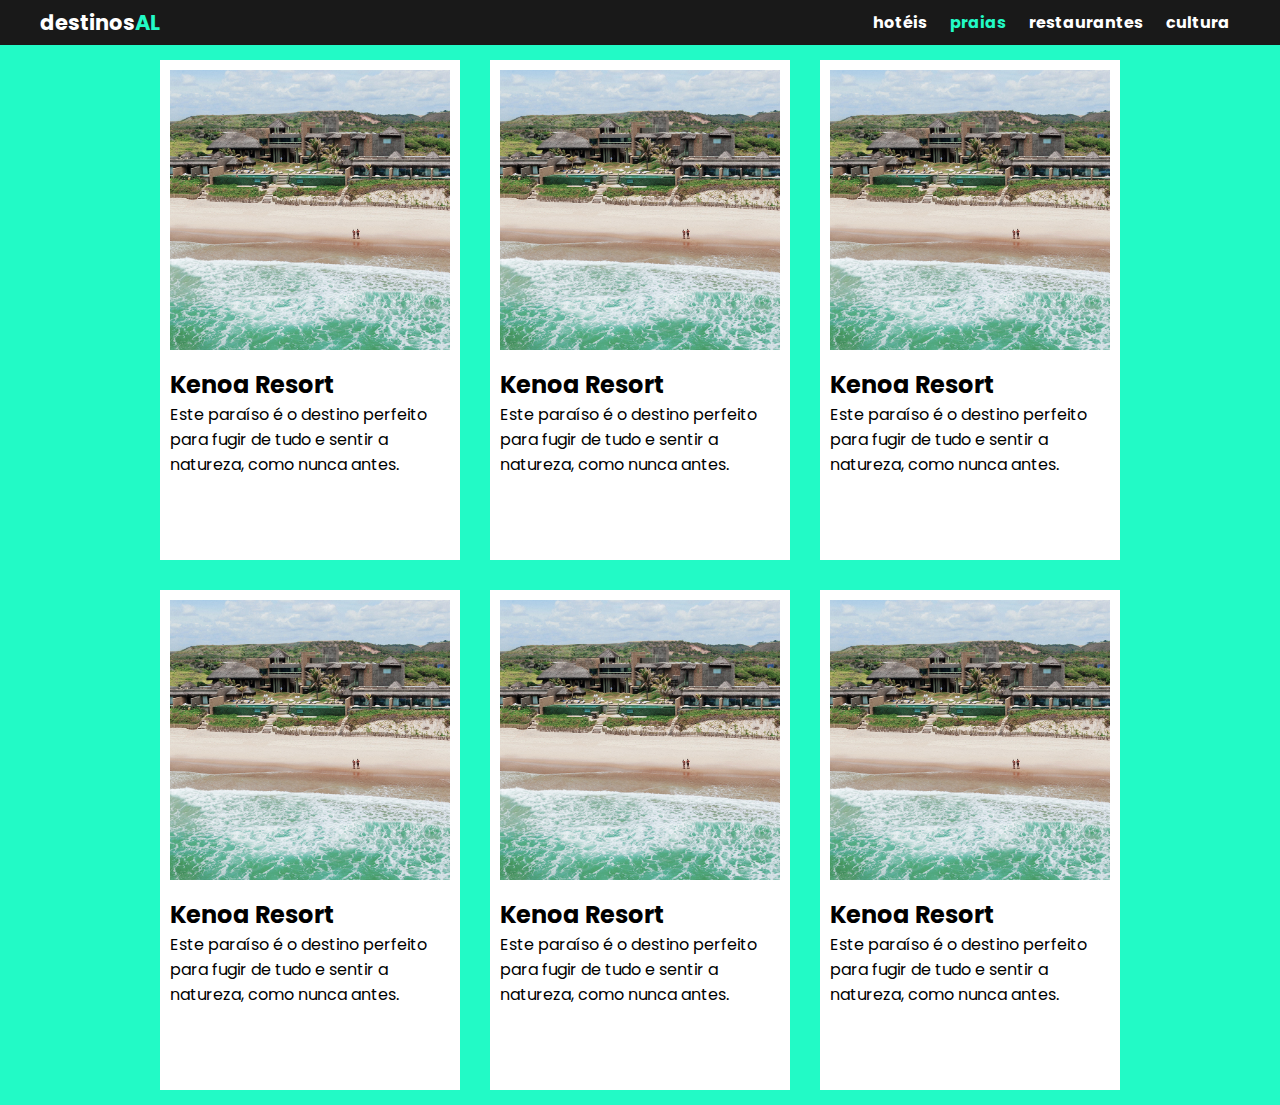
==== beaches.html @ 8b00234c "2nd Commit" ====
<!DOCTYPE html>
<html lang="pt-BR">
<head>
  <meta charset="UTF-8">
  <meta name="viewport" content="width=device-width, initial-scale=1.0">
  <title>Praias</title>

  <link rel="stylesheet" href="./stylesheets/style-beaches.css" />

    <link rel="preconnect" href="https://fonts.googleapis.com" />
    <link rel="preconnect" href="https://fonts.gstatic.com" crossorigin />
    <link href="https://fonts.googleapis.com/css2?family=Poppins:wght@400;500;700;900&display=swap" rel="stylesheet">
    <link rel="shortcut icon" href="./assets/favicon-dark.png" type="image/x-icon">
</head>
<body>

  <!-- Navbar do site -->

  <header>
    <div id="title">
      <a class="logo" href="./index.html">destinos<span>AL</span></a>
    </div>
                                                                  
    <ul class="grid">
      <li><a href="./hotels.html">hotéis</a></li>
      <li><a id="beaches" href="#">praias</a></li>
      <li><a href="./restaurants.html">restaurantes</a></li>
      <li><a href="./culture.html">cultura</a></li>
    </ul>
  </header>

  <!-- Conteúdo Principal -->

  <main class="beaches-cards">
    <div class="card">
      <img class="image-card" src="./assets/hotels/kenoa.jpg" alt="Resort Kenoa">
      <div class="content">
        <h2>Kenoa Resort</h2>
        <p>
          Este paraíso é o destino perfeito para fugir de tudo e sentir a natureza, como nunca antes.
        </p>
      </div>
    </div>

    <div class="card">
      <img class="image-card" src="./assets/hotels/kenoa.jpg" alt="Resort Kenoa">
      <div class="content">
        <h2>Kenoa Resort</h2>
        <p>
          Este paraíso é o destino perfeito para fugir de tudo e sentir a natureza, como nunca antes.
        </p>
      </div>
    </div>

    <div class="card">
      <img class="image-card" src="./assets/hotels/kenoa.jpg" alt="Resort Kenoa">
      <div class="content">
        <h2>Kenoa Resort</h2>
        <p>
          Este paraíso é o destino perfeito para fugir de tudo e sentir a natureza, como nunca antes.
        </p>
      </div>
    </div>

    <div class="card">
      <img class="image-card" src="./assets/hotels/kenoa.jpg" alt="Resort Kenoa">
      <div class="content">
        <h2>Kenoa Resort</h2>
        <p>
          Este paraíso é o destino perfeito para fugir de tudo e sentir a natureza, como nunca antes.
        </p>
      </div>
    </div>

    <div class="card">
      <img class="image-card" src="./assets/hotels/kenoa.jpg" alt="Resort Kenoa">
      <div class="content">
        <h2>Kenoa Resort</h2>
        <p>
          Este paraíso é o destino perfeito para fugir de tudo e sentir a natureza, como nunca antes.
        </p>
      </div>
    </div>

    <div class="card">
      <img class="image-card" src="./assets/hotels/kenoa.jpg" alt="Resort Kenoa">
      <div class="content">
        <h2>Kenoa Resort</h2>
        <p>
          Este paraíso é o destino perfeito para fugir de tudo e sentir a natureza, como nunca antes.
        </p>
      </div>
    </div>
    
  </main>
</body>
</html>
---- stylesheets/style-beaches.css ----
* {
  border: 0;
  padding: 0;
  margin: 0;
}


header {
  background-color: #191919;
  display: flex;
  flex-direction: row;
  align-items: center;
  justify-content: space-between;
}

body {
  background-color: #22FAC6;
  font-family: 'Poppins', sans-serif;
}

#title {
  padding-left: 40px;
}

.logo {
  font: 700 1.31rem 'Poppins', sans-serif;
  color: #fff;
  text-decoration: none;
}

.logo span {
  color: #22FAC6;
}


ul {
  list-style: none;
  font-weight: 700;
  padding-right: 40px;
  
}

ul li {
  display: inline-block;
  margin: 10px;
}

ul li a {
  color: #fff;
  text-decoration: none;
}

ul li a:hover{
  color: #22FAC6;
  transition: 0.3 all;
}

a#beaches {
  color: #22FAC6;
}



.beaches-cards {
  display: flex;
  margin-left: 40px;
  margin-right: 40px;
  max-width: auto;
  flex-wrap: wrap;
  justify-content: center;
}

.card {
  width: 300px;
  height: 500px;
  background: white;
  margin: 15px;
  position: relative;
}

.image-card {
  width: 280px;
  height: 280px;
  object-fit: cover;
  padding: 10px;
}

.content {
  padding: 0 10px;
}

h2 {
  font-size: 1.5rem;
}
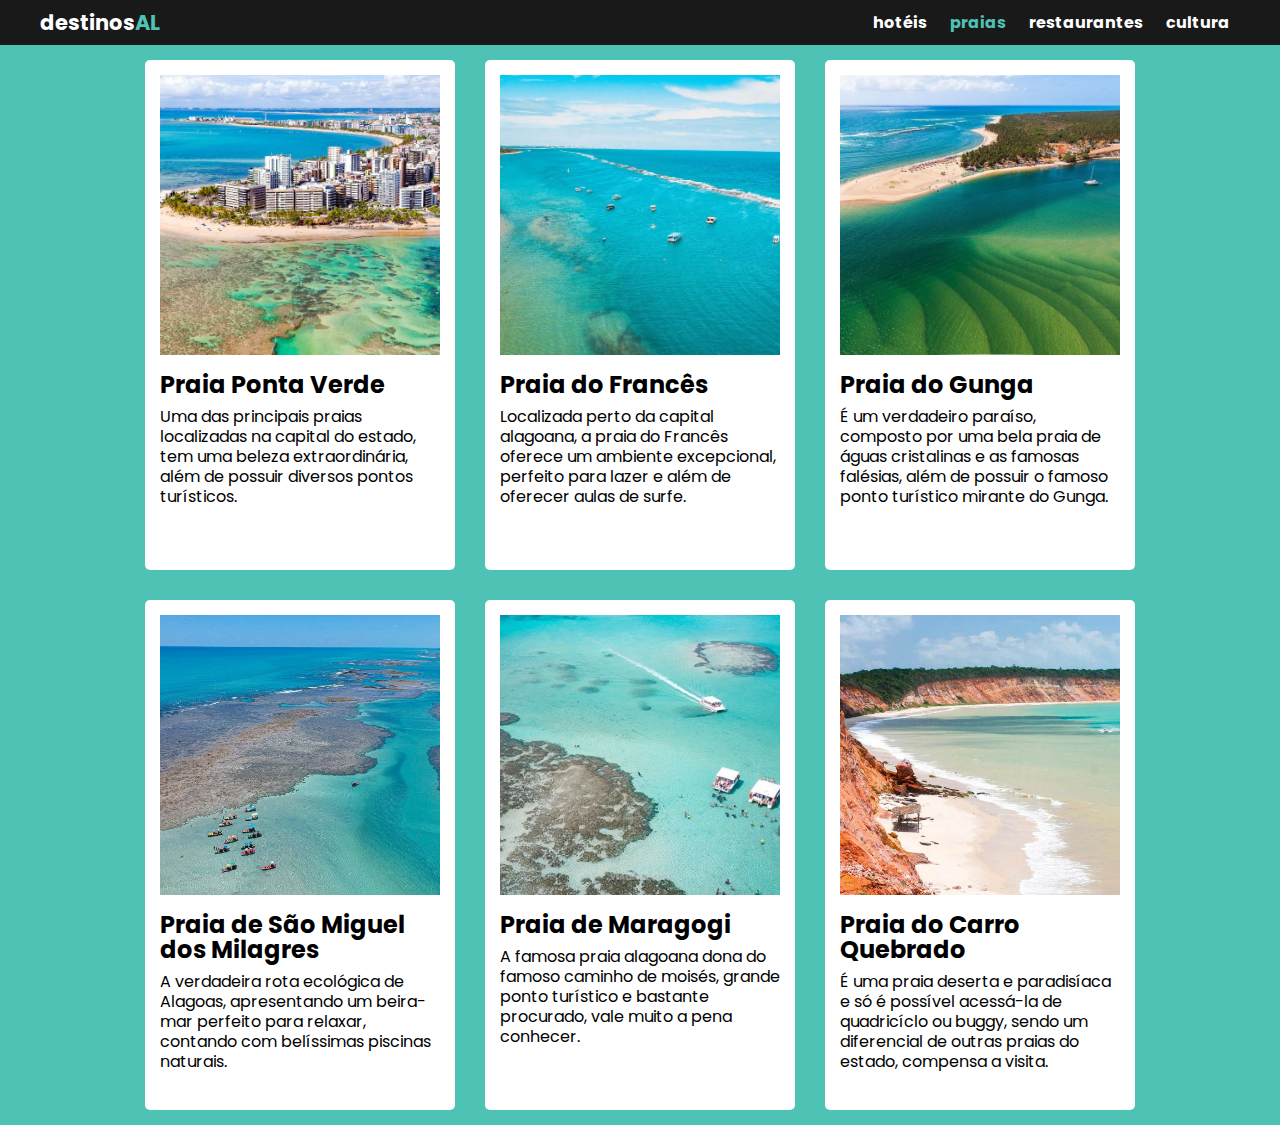
==== commit f549de0b: "new files added" ====
--- a/beaches.html
+++ b/beaches.html
@@ -1,97 +1,102 @@
-<!DOCTYPE html>
-<html lang="pt-BR">
-<head>
-  <meta charset="UTF-8">
-  <meta name="viewport" content="width=device-width, initial-scale=1.0">
-  <title>Praias</title>
-
-  <link rel="stylesheet" href="./stylesheets/style-beaches.css" />
-
-    <link rel="preconnect" href="https://fonts.googleapis.com" />
-    <link rel="preconnect" href="https://fonts.gstatic.com" crossorigin />
-    <link href="https://fonts.googleapis.com/css2?family=Poppins:wght@400;500;700;900&display=swap" rel="stylesheet">
-    <link rel="shortcut icon" href="./assets/favicon-dark.png" type="image/x-icon">
-</head>
-<body>
-
-  <!-- Navbar do site -->
-
-  <header>
-    <div id="title">
-      <a class="logo" href="./index.html">destinos<span>AL</span></a>
-    </div>
-                                                                  
-    <ul class="grid">
-      <li><a href="./hotels.html">hotéis</a></li>
-      <li><a id="beaches" href="#">praias</a></li>
-      <li><a href="./restaurants.html">restaurantes</a></li>
-      <li><a href="./culture.html">cultura</a></li>
-    </ul>
-  </header>
-
-  <!-- Conteúdo Principal -->
-
-  <main class="beaches-cards">
-    <div class="card">
-      <img class="image-card" src="./assets/hotels/kenoa.jpg" alt="Resort Kenoa">
-      <div class="content">
-        <h2>Kenoa Resort</h2>
-        <p>
-          Este paraíso é o destino perfeito para fugir de tudo e sentir a natureza, como nunca antes.
-        </p>
-      </div>
-    </div>
-
-    <div class="card">
-      <img class="image-card" src="./assets/hotels/kenoa.jpg" alt="Resort Kenoa">
-      <div class="content">
-        <h2>Kenoa Resort</h2>
-        <p>
-          Este paraíso é o destino perfeito para fugir de tudo e sentir a natureza, como nunca antes.
-        </p>
-      </div>
-    </div>
-
-    <div class="card">
-      <img class="image-card" src="./assets/hotels/kenoa.jpg" alt="Resort Kenoa">
-      <div class="content">
-        <h2>Kenoa Resort</h2>
-        <p>
-          Este paraíso é o destino perfeito para fugir de tudo e sentir a natureza, como nunca antes.
-        </p>
-      </div>
-    </div>
-
-    <div class="card">
-      <img class="image-card" src="./assets/hotels/kenoa.jpg" alt="Resort Kenoa">
-      <div class="content">
-        <h2>Kenoa Resort</h2>
-        <p>
-          Este paraíso é o destino perfeito para fugir de tudo e sentir a natureza, como nunca antes.
-        </p>
-      </div>
-    </div>
-
-    <div class="card">
-      <img class="image-card" src="./assets/hotels/kenoa.jpg" alt="Resort Kenoa">
-      <div class="content">
-        <h2>Kenoa Resort</h2>
-        <p>
-          Este paraíso é o destino perfeito para fugir de tudo e sentir a natureza, como nunca antes.
-        </p>
-      </div>
-    </div>
-
-    <div class="card">
-      <img class="image-card" src="./assets/hotels/kenoa.jpg" alt="Resort Kenoa">
-      <div class="content">
-        <h2>Kenoa Resort</h2>
-        <p>
-          Este paraíso é o destino perfeito para fugir de tudo e sentir a natureza, como nunca antes.
-        </p>
-      </div>
-    </div>
-    
-  </main>
-</body>
+<!DOCTYPE html>
+<html lang="pt-BR">
+<head>
+  <meta charset="UTF-8">
+  <meta name="viewport" content="width=device-width, initial-scale=1.0">
+  <title>Praias</title>
+
+  <link rel="stylesheet" href="./stylesheets/style-beaches.css" />
+  <link rel="stylesheet" href="./stylesheets/media.css">
+
+
+  <!-- Requisitando a fonte Poppins -->
+  
+  <link rel="preconnect" href="https://fonts.googleapis.com" />
+  <link rel="preconnect" href="https://fonts.gstatic.com" crossorigin />
+  <link href="https://fonts.googleapis.com/css2?family=Poppins:wght@400;500;700;900&display=swap" rel="stylesheet">
+    
+  <link rel="shortcut icon" href="./assets/favicon-dark.png" type="image/x-icon">
+</head>
+<body>
+
+  <!-- Navbar do site -->
+
+  <header>
+    <div id="title">
+      <a class="logo" href="./index.html">destinos<span>AL</span></a>
+    </div>
+                                                                  
+    <ul class="grid">
+      <li><a href="./hotels.html">hotéis</a></li>
+      <li><a id="beaches" href="#">praias</a></li>
+      <li><a href="./restaurants.html">restaurantes</a></li>
+      <li><a href="./culture.html">cultura</a></li>
+    </ul>
+  </header>
+
+  <!-- Conteúdo Principal -->
+
+  <main class="beaches-cards">
+    <div class="card">
+      <img class="image-card" src="assets/restaurantes/praias/ponta verde.jpg" alt="Praia ponta Verde">
+      <div class="content">
+        <h2>Praia Ponta Verde</h2>
+        <p>
+          Uma das principais praias localizadas na capital do estado, tem uma beleza extraordinária, além de possuir diversos pontos turísticos.
+        </p>
+      </div>
+    </div>
+
+    <div class="card">
+      <img class="image-card" src="assets/restaurantes/praias/frances.jpg" alt="Praia do Francês">
+      <div class="content">
+        <h2>Praia do Francês</h2>
+        <p>
+          Localizada perto da capital alagoana, a praia do Francês oferece um ambiente excepcional, perfeito para lazer e além de oferecer aulas de surfe.
+        </p>
+      </div>
+    </div>
+
+    <div class="card">
+      <img class="image-card" src="assets/restaurantes/praias/gunga.jpg" alt="Praia do Gunga">
+      <div class="content">
+        <h2>Praia do Gunga</h2>
+        <p>
+          É um verdadeiro paraíso, composto por uma bela praia de águas cristalinas e as famosas falésias, além de possuir o famoso ponto turístico mirante do Gunga.
+        </p>
+      </div>
+    </div>
+
+    <div class="card">
+      <img class="image-card" src="assets/restaurantes/praias/piscinas-naturais-sao-miguel-dos-milagres.jpg" alt="Praia de São Miguel Dos Milagres">
+      <div class="content">
+        <h2>Praia de São Miguel dos Milagres</h2>
+        <p>
+          A verdadeira rota ecológica de Alagoas, apresentando um beira-mar perfeito para relaxar, contando com belíssimas piscinas naturais.
+        </p>
+      </div>
+    </div>
+
+    <div class="card">
+      <img class="image-card" src="assets/restaurantes/praias/Maragogi.jpg" alt="Praia de Maragogi">
+      <div class="content">
+        <h2>Praia de Maragogi</h2>
+        <p>
+          A famosa praia alagoana dona do famoso caminho de moisés, grande ponto turístico e bastante procurado, vale muito a pena conhecer.
+        </p>
+      </div>
+    </div>
+
+    <div class="card">
+      <img class="image-card" src="assets/restaurantes/trabalho/praaiacarroquebrado.jpg" alt="Praia do Carro Quebrado">
+      <div class="content">
+        <h2>Praia do Carro Quebrado</h2>
+        <p>
+         É uma praia deserta e paradisíaca e só é possível acessá-la de quadricíclo ou buggy, sendo um diferencial de outras praias do estado, compensa a visita.
+        </p>
+      </div>
+    </div>
+    
+  </main>
+</body>
 </html>--- a/stylesheets/style-beaches.css
+++ b/stylesheets/style-beaches.css
@@ -1,94 +1,102 @@
-* {
-  border: 0;
-  padding: 0;
-  margin: 0;
-}
-
-
-header {
-  background-color: #191919;
-  display: flex;
-  flex-direction: row;
-  align-items: center;
-  justify-content: space-between;
-}
-
-body {
-  background-color: #22FAC6;
-  font-family: 'Poppins', sans-serif;
-}
-
-#title {
-  padding-left: 40px;
-}
-
-.logo {
-  font: 700 1.31rem 'Poppins', sans-serif;
-  color: #fff;
-  text-decoration: none;
-}
-
-.logo span {
-  color: #22FAC6;
-}
-
-
-ul {
-  list-style: none;
-  font-weight: 700;
-  padding-right: 40px;
-  
-}
-
-ul li {
-  display: inline-block;
-  margin: 10px;
-}
-
-ul li a {
-  color: #fff;
-  text-decoration: none;
-}
-
-ul li a:hover{
-  color: #22FAC6;
-  transition: 0.3 all;
-}
-
-a#beaches {
-  color: #22FAC6;
-}
-
-
-
-.beaches-cards {
-  display: flex;
-  margin-left: 40px;
-  margin-right: 40px;
-  max-width: auto;
-  flex-wrap: wrap;
-  justify-content: center;
-}
-
-.card {
-  width: 300px;
-  height: 500px;
-  background: white;
-  margin: 15px;
-  position: relative;
-}
-
-.image-card {
-  width: 280px;
-  height: 280px;
-  object-fit: cover;
-  padding: 10px;
-}
-
-.content {
-  padding: 0 10px;
-}
-
-h2 {
-  font-size: 1.5rem;
+* {
+  border: 0;
+  padding: 0;
+  margin: 0;
+}
+
+
+header {
+  background-color: #191919;
+  display: flex;
+  flex-direction: row;
+  align-items: center;
+  justify-content: space-between;
+}
+
+body {
+  background-color: #4FC2B6;
+  font-family: 'Poppins', sans-serif;
+}
+
+#title {
+  padding-left: 40px;
+}
+
+.logo {
+  font: 700 1.31rem 'Poppins', sans-serif;
+  color: #fff;
+  text-decoration: none;
+}
+
+.logo span {
+  color: #4FC2B6;
+}
+
+
+ul {
+  list-style: none;
+  font-weight: 700;
+  padding-right: 40px;
+  
+}
+
+ul li {
+  display: inline-block;
+  margin: 10px;
+}
+
+ul li a {
+  color: #fff;
+  text-decoration: none;
+}
+
+ul li a:hover{
+  color: #4FC2B6;
+  transition: 0.3 all;
+}
+
+a#beaches {
+  color: #4FC2B6;
+}
+
+
+
+.beaches-cards {
+  display: flex;
+  margin-left: 40px;
+  margin-right: 40px;
+  max-width: auto;
+  flex-wrap: wrap;
+  justify-content: center;
+}
+
+.card {
+  width: 300px;
+  height: 500px;
+  background: #fff;
+  margin: 15px;
+  position: relative;
+  padding: 5px;
+  border-radius: 5px;
+}
+
+.image-card {
+  width: 280px;
+  height: 280px;
+  object-fit: cover;
+  padding: 10px;
+}
+
+.content {
+  padding: 0 10px;
+}
+
+h2 {
+  font-size: 1.5rem;
+  line-height: 25px;
+  padding-bottom: 10px;
+}
+
+p {
+  line-height: 20px;
 }--- a/stylesheets/media.css
+++ b/stylesheets/media.css
@@ -0,0 +1,15 @@
+@media screen and (max-width: 760px){
+  
+  header{
+    flex-direction: column;
+  }
+
+  #title {
+    text-align: center;
+    padding-left: 0;
+  }
+  ul {
+    text-align: center;
+    padding-right: 0;
+  }
+}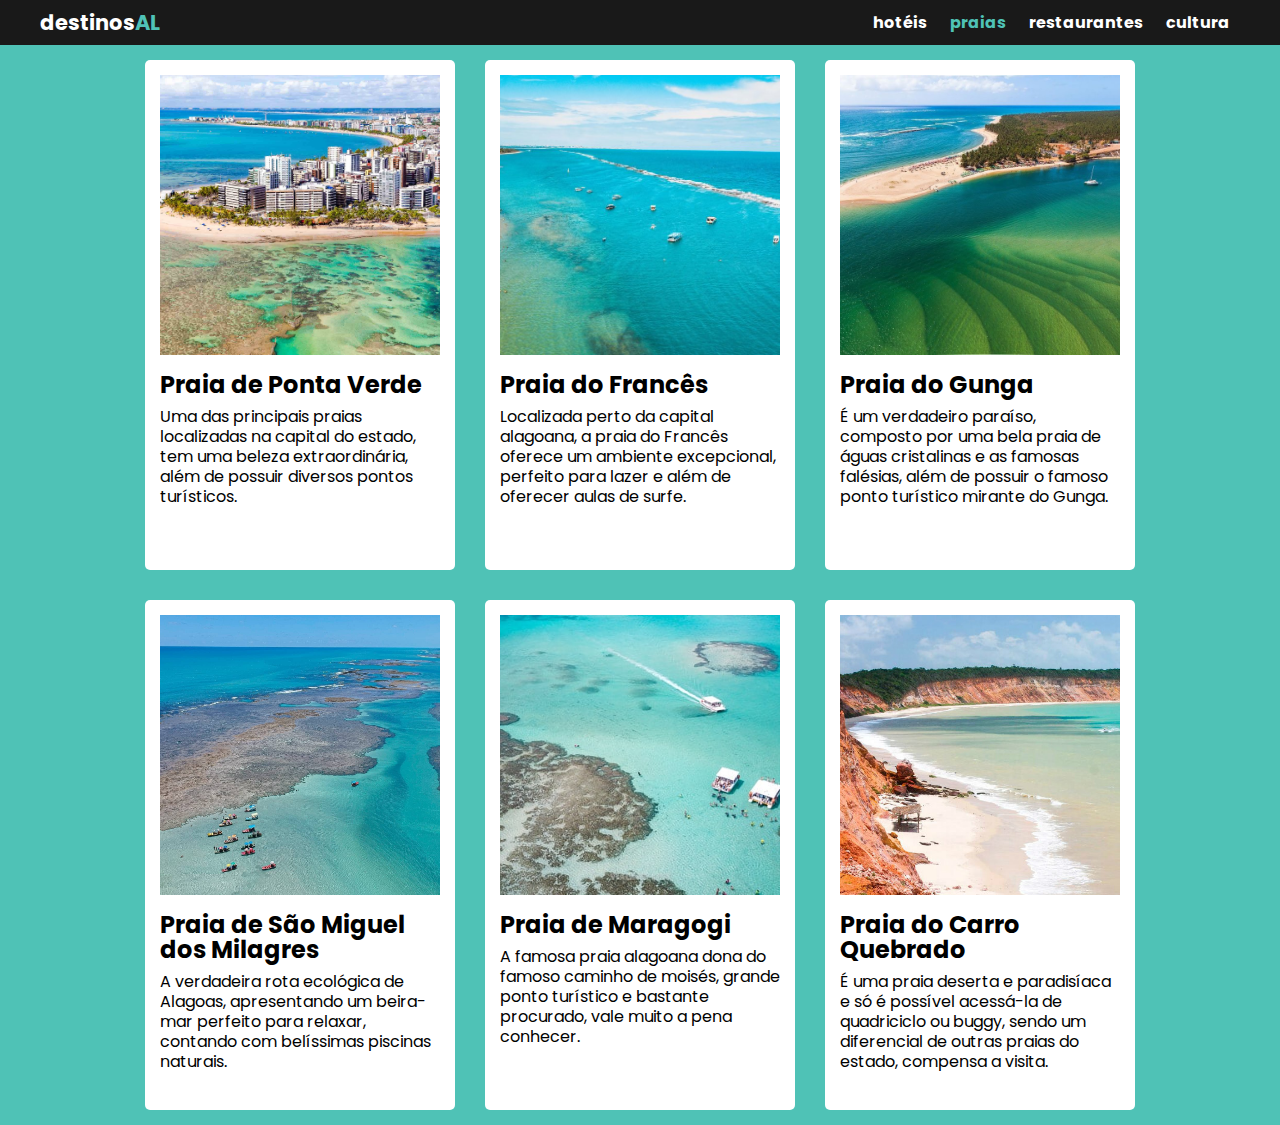
==== commit 5d974a48: "text changes" ====
--- a/beaches.html
+++ b/beaches.html
@@ -40,7 +40,7 @@
     <div class="card">
       <img class="image-card" src="assets/restaurantes/praias/ponta verde.jpg" alt="Praia ponta Verde">
       <div class="content">
-        <h2>Praia Ponta Verde</h2>
+        <h2>Praia de Ponta Verde</h2>
         <p>
           Uma das principais praias localizadas na capital do estado, tem uma beleza extraordinária, além de possuir diversos pontos turísticos.
         </p>
@@ -92,7 +92,7 @@
       <div class="content">
         <h2>Praia do Carro Quebrado</h2>
         <p>
-         É uma praia deserta e paradisíaca e só é possível acessá-la de quadricíclo ou buggy, sendo um diferencial de outras praias do estado, compensa a visita.
+         É uma praia deserta e paradisíaca e só é possível acessá-la de quadriciclo ou buggy, sendo um diferencial de outras praias do estado, compensa a visita.
         </p>
       </div>
     </div>
